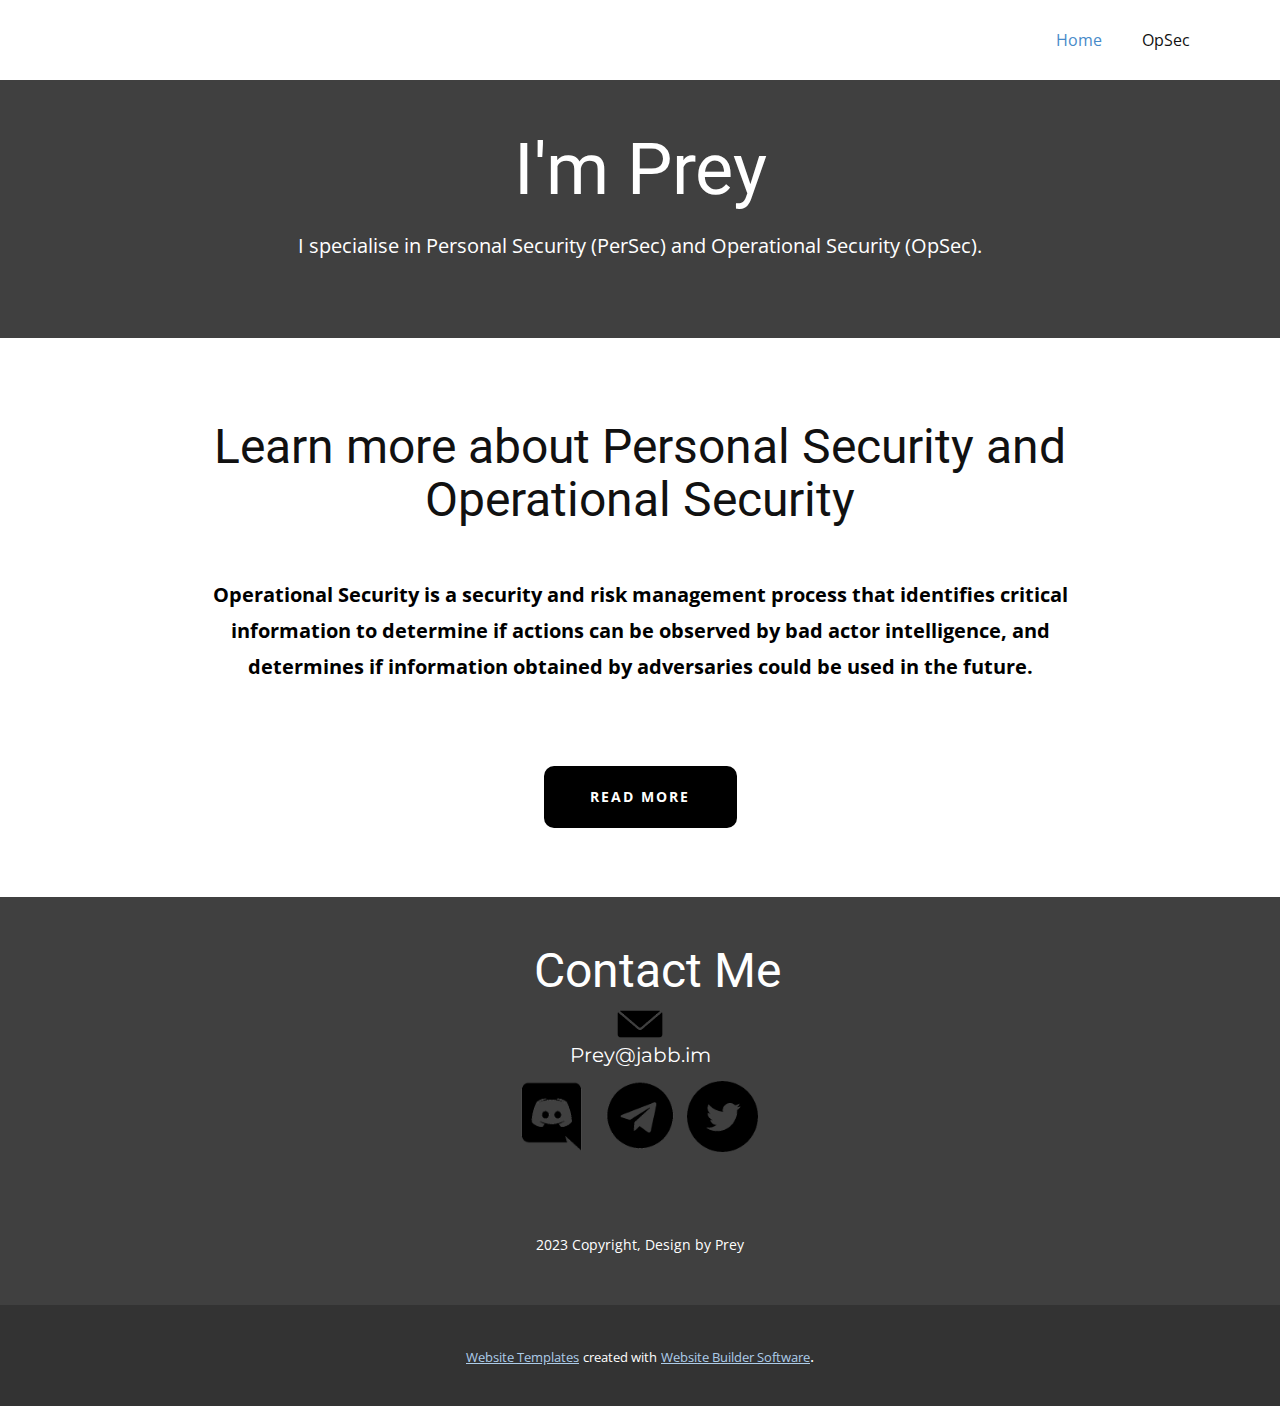
==== index.html @ 66849748 "Add files via upload" ====
<!DOCTYPE html>
<html style="font-size: 16px;" lang="en"><head>
    <meta name="viewport" content="width=device-width, initial-scale=1.0">
    <meta charset="utf-8">
    <meta name="keywords" content="Our Works, ​Our work revolves around brands and products that users love, Our Works, ​Your name would be a great addition to this list, Contact Us">
    <meta name="description" content="">
    <title>Page 2</title>
    <link rel="stylesheet" href="nicepage.css" media="screen">
<link rel="stylesheet" href="Page-2.css" media="screen">
    <script class="u-script" type="text/javascript" src="jquery.js" defer=""></script>
    <script class="u-script" type="text/javascript" src="nicepage.js" defer=""></script>
    <meta name="generator" content="Nicepage 5.12.7, nicepage.com">
    <link id="u-theme-google-font" rel="stylesheet" href="https://fonts.googleapis.com/css?family=Roboto:100,100i,300,300i,400,400i,500,500i,700,700i,900,900i|Open+Sans:300,300i,400,400i,500,500i,600,600i,700,700i,800,800i">
    <link id="u-page-google-font" rel="stylesheet" href="https://fonts.googleapis.com/css?family=Montserrat:100,100i,200,200i,300,300i,400,400i,500,500i,600,600i,700,700i,800,800i,900,900i">
    
    
    
    
    
    <script type="application/ld+json">{
		"@context": "http://schema.org",
		"@type": "Organization",
		"name": ""
}</script>
    <meta name="theme-color" content="#478ac9">
    <meta property="og:title" content="Page 2">
    <meta property="og:type" content="website">
  <meta data-intl-tel-input-cdn-path="intlTelInput/"></head>
  <body data-home-page="Page-2.html" data-home-page-title="Page 2" class="u-body u-xl-mode" data-lang="en"><header class="u-clearfix u-header u-white u-header" id="sec-1d98"><div class="u-clearfix u-sheet u-sheet-1">
        <nav class="u-menu u-menu-one-level u-offcanvas u-menu-1">
          <div class="menu-collapse" style="font-size: 1rem; letter-spacing: 0px;">
            <a class="u-button-style u-custom-left-right-menu-spacing u-custom-padding-bottom u-custom-top-bottom-menu-spacing u-nav-link u-text-active-palette-1-base u-text-hover-palette-2-base" href="#">
              <svg class="u-svg-link" viewBox="0 0 24 24"><use xmlns:xlink="http://www.w3.org/1999/xlink" xlink:href="#menu-hamburger"></use></svg>
              <svg class="u-svg-content" version="1.1" id="menu-hamburger" viewBox="0 0 16 16" x="0px" y="0px" xmlns:xlink="http://www.w3.org/1999/xlink" xmlns="http://www.w3.org/2000/svg"><g><rect y="1" width="16" height="2"></rect><rect y="7" width="16" height="2"></rect><rect y="13" width="16" height="2"></rect>
</g></svg>
            </a>
          </div>
          <div class="u-custom-menu u-nav-container">
            <ul class="u-nav u-unstyled u-nav-1"><li class="u-nav-item"><a class="u-button-style u-nav-link u-text-active-palette-1-base u-text-hover-palette-2-base" href="Page-2.html" style="padding: 10px 20px;">Home</a>
</li><li class="u-nav-item"><a class="u-button-style u-nav-link u-text-active-palette-1-base u-text-hover-palette-2-base" href="Page-1.html" style="padding: 10px 20px;">OpSec</a>
</li></ul>
          </div>
          <div class="u-custom-menu u-nav-container-collapse">
            <div class="u-black u-container-style u-inner-container-layout u-opacity u-opacity-95 u-sidenav">
              <div class="u-inner-container-layout u-sidenav-overflow">
                <div class="u-menu-close"></div>
                <ul class="u-align-center u-nav u-popupmenu-items u-unstyled u-nav-2"><li class="u-nav-item"><a class="u-button-style u-nav-link" href="Page-2.html">Home</a>
</li><li class="u-nav-item"><a class="u-button-style u-nav-link" href="Page-1.html">OpSec</a>
</li></ul>
              </div>
            </div>
            <div class="u-black u-menu-overlay u-opacity u-opacity-70"></div>
          </div>
        </nav>
      </div></header>
    <section class="u-align-center u-clearfix u-grey-75 u-section-1" id="carousel_3b0b" src="" data-animation-name="" data-animation-duration="0" data-animation-delay="0" data-animation-direction="">
      <div class="u-align-center u-container-align-center-md u-container-align-center-sm u-container-align-center-xs u-container-style u-group u-shape-rectangle u-group-1">
        <div class="u-container-layout u-container-layout-1">
          <h1 class="u-text u-text-1">I'm Prey</h1>
          <p class="u-large-text u-text u-text-variant u-text-2">I specialise in Personal Security (PerSec) and Operational Security (OpSec).<br>
            <br>
          </p>
        </div>
      </div>
    </section>
    <section class="u-align-center u-clearfix u-white u-section-2" id="carousel_8fd7">
      <div class="u-clearfix u-sheet u-sheet-1">
        <div class="u-expanded-width u-list u-list-1">
          <div class="u-repeater u-repeater-1"></div>
        </div>
      </div>
    </section>
    <section class="u-align-center-lg u-align-center-md u-align-center-xl u-align-left-sm u-align-left-xs u-clearfix u-container-align-center u-white u-section-3" id="carousel_a4d3">
      <div class="u-clearfix u-sheet u-sheet-1">
        <div class="u-align-center u-container-align-center u-container-style u-group u-shape-rectangle u-group-1">
          <div class="u-container-layout u-container-layout-1">
            <h2 class="u-align-center u-text u-text-1">Learn more about Personal Security and Operational Security</h2>
            <p class="u-align-center u-text u-text-black u-text-2"><b>Operational Security is a security and risk management process that identifies critical information to determine if actions can be observed by bad actor intelligence, and determines if information obtained by adversaries could be used in the future.</b>
              <br>
              <br>
            </p>
            <a href="https://nicepage.com/c/sports-html-templates" class="u-active-grey-75 u-align-center u-black u-border-active-palette-2-base u-border-hover-palette-2-base u-border-none u-btn u-btn-round u-button-style u-hover-grey-75 u-radius-10 u-text-active-white u-text-hover-white u-btn-1">rEAD more</a>
          </div>
        </div>
      </div>
    </section>
    <section class="u-align-center u-clearfix u-image u-valign-middle u-section-4" id="carousel_743f" data-image-width="1980" data-image-height="1320" data-animation-name="" data-animation-duration="0" data-animation-delay="0" data-animation-direction="">
      <div class="u-clearfix u-expanded-width u-layout-wrap u-layout-wrap-1">
        <div class="u-layout">
          <div class="u-layout-row">
            <div class="u-align-left u-container-style u-grey-75 u-layout-cell u-size-60 u-layout-cell-1">
              <div class="u-container-layout u-container-layout-1">
                <h2 class="u-align-center u-text u-text-1">Contact Me</h2>
                <img class="u-image u-image-contain u-image-default u-preserve-proportions u-image-1" src="images/email.png" alt="" data-image-width="360" data-image-height="360">
                <h5 class="u-align-center u-custom-font u-font-montserrat u-text u-text-2">
                  <span style="font-weight: 700;" class="u-text-palette-2-base"></span>
                  <br>Prey@jabb.im
                </h5>
              </div>
            </div>
          </div>
        </div>
      </div>
      <img class="u-image u-image-contain u-image-default u-image-2" src="images/discord1.png" alt="" data-image-width="360" data-image-height="353" data-href="discord.com/@pr.ey">
      <img class="u-image u-image-contain u-image-default u-preserve-proportions u-image-3" src="images/telegram1.png" alt="" data-image-width="360" data-image-height="360" data-href="https://t.me/@preyxd">
      <img class="u-image u-image-contain u-image-default u-preserve-proportions u-image-4" src="images/twitter.png" alt="" data-image-width="360" data-image-height="360" data-href="https://twitter.com/prey_xd">
    </section>
    
    
    <footer class="u-align-center u-clearfix u-footer u-grey-75 u-footer" id="sec-fdbc"><div class="u-clearfix u-sheet u-sheet-1">
        <p class="u-small-text u-text u-text-variant u-text-1">2023 Copyright, Design by Prey<br>
        </p>
      </div></footer>
    <section class="u-backlink u-clearfix u-grey-80">
      <a class="u-link" href="https://nicepage.com/website-templates" target="_blank">
        <span>Website Templates</span>
      </a>
      <p class="u-text">
        <span>created with</span>
      </p>
      <a class="u-link" href="" target="_blank">
        <span>Website Builder Software</span>
      </a>. 
    </section>
  
</body></html>
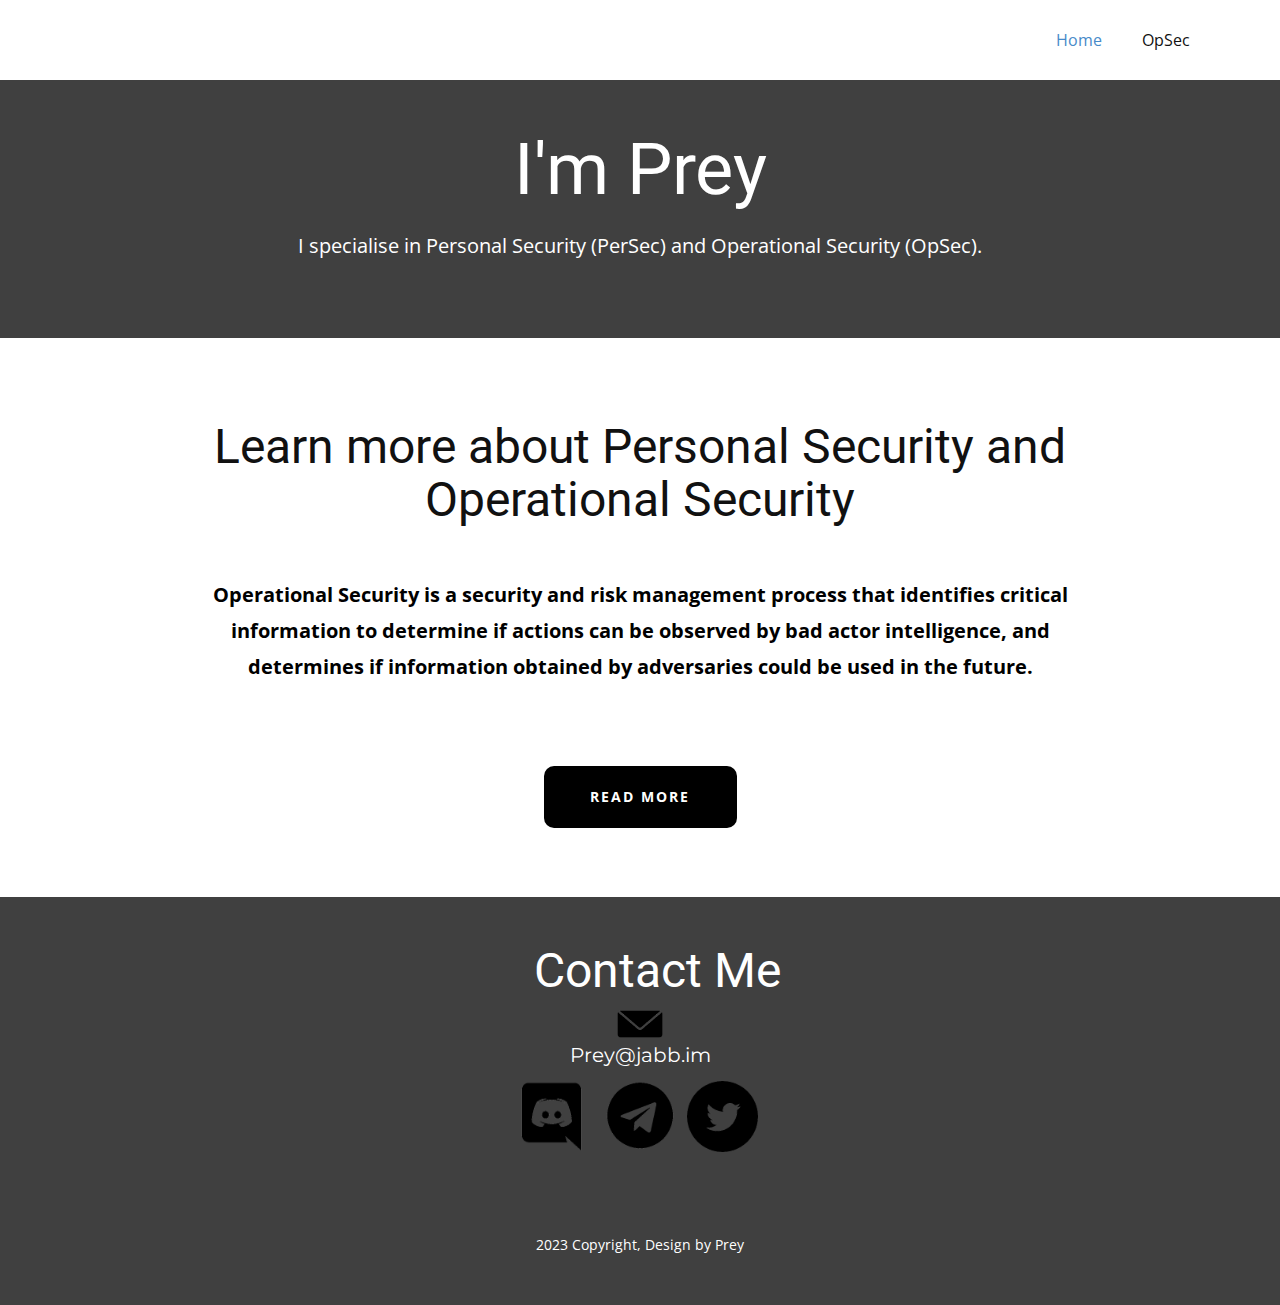
==== commit 5b8841c7: "Update index.html" ====
--- a/index.html
+++ b/index.html
@@ -111,16 +111,4 @@
         <p class="u-small-text u-text u-text-variant u-text-1">2023 Copyright, Design by Prey<br>
         </p>
       </div></footer>
-    <section class="u-backlink u-clearfix u-grey-80">
-      <a class="u-link" href="https://nicepage.com/website-templates" target="_blank">
-        <span>Website Templates</span>
-      </a>
-      <p class="u-text">
-        <span>created with</span>
-      </p>
-      <a class="u-link" href="" target="_blank">
-        <span>Website Builder Software</span>
-      </a>. 
-    </section>
-  
-</body></html>+</body></html>
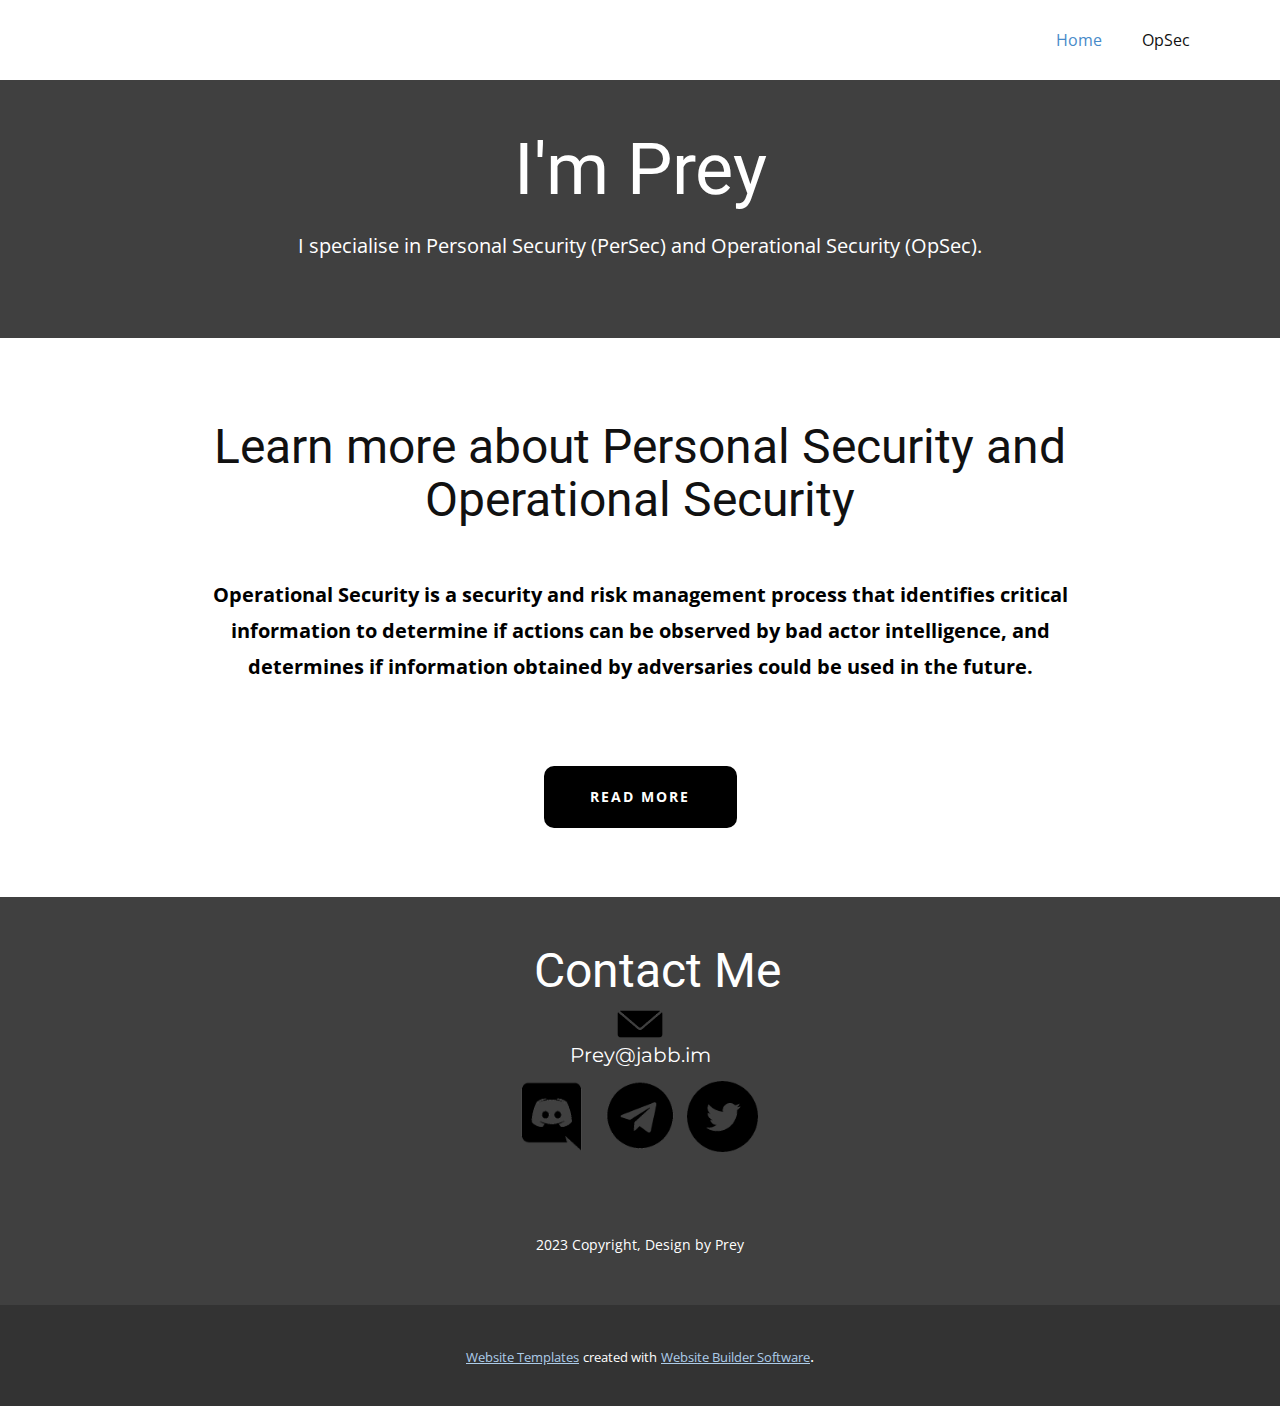
==== commit db8dc73b: "Add files via upload" ====
--- a/index.html
+++ b/index.html
@@ -37,7 +37,7 @@
           </div>
           <div class="u-custom-menu u-nav-container">
             <ul class="u-nav u-unstyled u-nav-1"><li class="u-nav-item"><a class="u-button-style u-nav-link u-text-active-palette-1-base u-text-hover-palette-2-base" href="Page-2.html" style="padding: 10px 20px;">Home</a>
-</li><li class="u-nav-item"><a class="u-button-style u-nav-link u-text-active-palette-1-base u-text-hover-palette-2-base" href="Page-1.html" style="padding: 10px 20px;">OpSec</a>
+</li><li class="u-nav-item"><a class="u-button-style u-nav-link u-text-active-palette-1-base u-text-hover-palette-2-base" href="opsec.html" style="padding: 10px 20px;">OpSec</a>
 </li></ul>
           </div>
           <div class="u-custom-menu u-nav-container-collapse">
@@ -45,7 +45,7 @@
               <div class="u-inner-container-layout u-sidenav-overflow">
                 <div class="u-menu-close"></div>
                 <ul class="u-align-center u-nav u-popupmenu-items u-unstyled u-nav-2"><li class="u-nav-item"><a class="u-button-style u-nav-link" href="Page-2.html">Home</a>
-</li><li class="u-nav-item"><a class="u-button-style u-nav-link" href="Page-1.html">OpSec</a>
+</li><li class="u-nav-item"><a class="u-button-style u-nav-link" href="opsec.html">OpSec</a>
 </li></ul>
               </div>
             </div>
@@ -79,7 +79,7 @@
               <br>
               <br>
             </p>
-            <a href="https://nicepage.com/c/sports-html-templates" class="u-active-grey-75 u-align-center u-black u-border-active-palette-2-base u-border-hover-palette-2-base u-border-none u-btn u-btn-round u-button-style u-hover-grey-75 u-radius-10 u-text-active-white u-text-hover-white u-btn-1">rEAD more</a>
+            <a href="opsec.html" class="u-active-grey-75 u-align-center u-black u-border-active-palette-2-base u-border-hover-palette-2-base u-border-none u-btn u-btn-round u-button-style u-hover-grey-75 u-radius-10 u-text-active-white u-text-hover-white u-btn-1">Read More</a>
           </div>
         </div>
       </div>
@@ -111,4 +111,16 @@
         <p class="u-small-text u-text u-text-variant u-text-1">2023 Copyright, Design by Prey<br>
         </p>
       </div></footer>
-</body></html>
+    <section class="u-backlink u-clearfix u-grey-80">
+      <a class="u-link" href="https://nicepage.com/website-templates" target="_blank">
+        <span>Website Templates</span>
+      </a>
+      <p class="u-text">
+        <span>created with</span>
+      </p>
+      <a class="u-link" href="" target="_blank">
+        <span>Website Builder Software</span>
+      </a>. 
+    </section>
+  
+</body></html>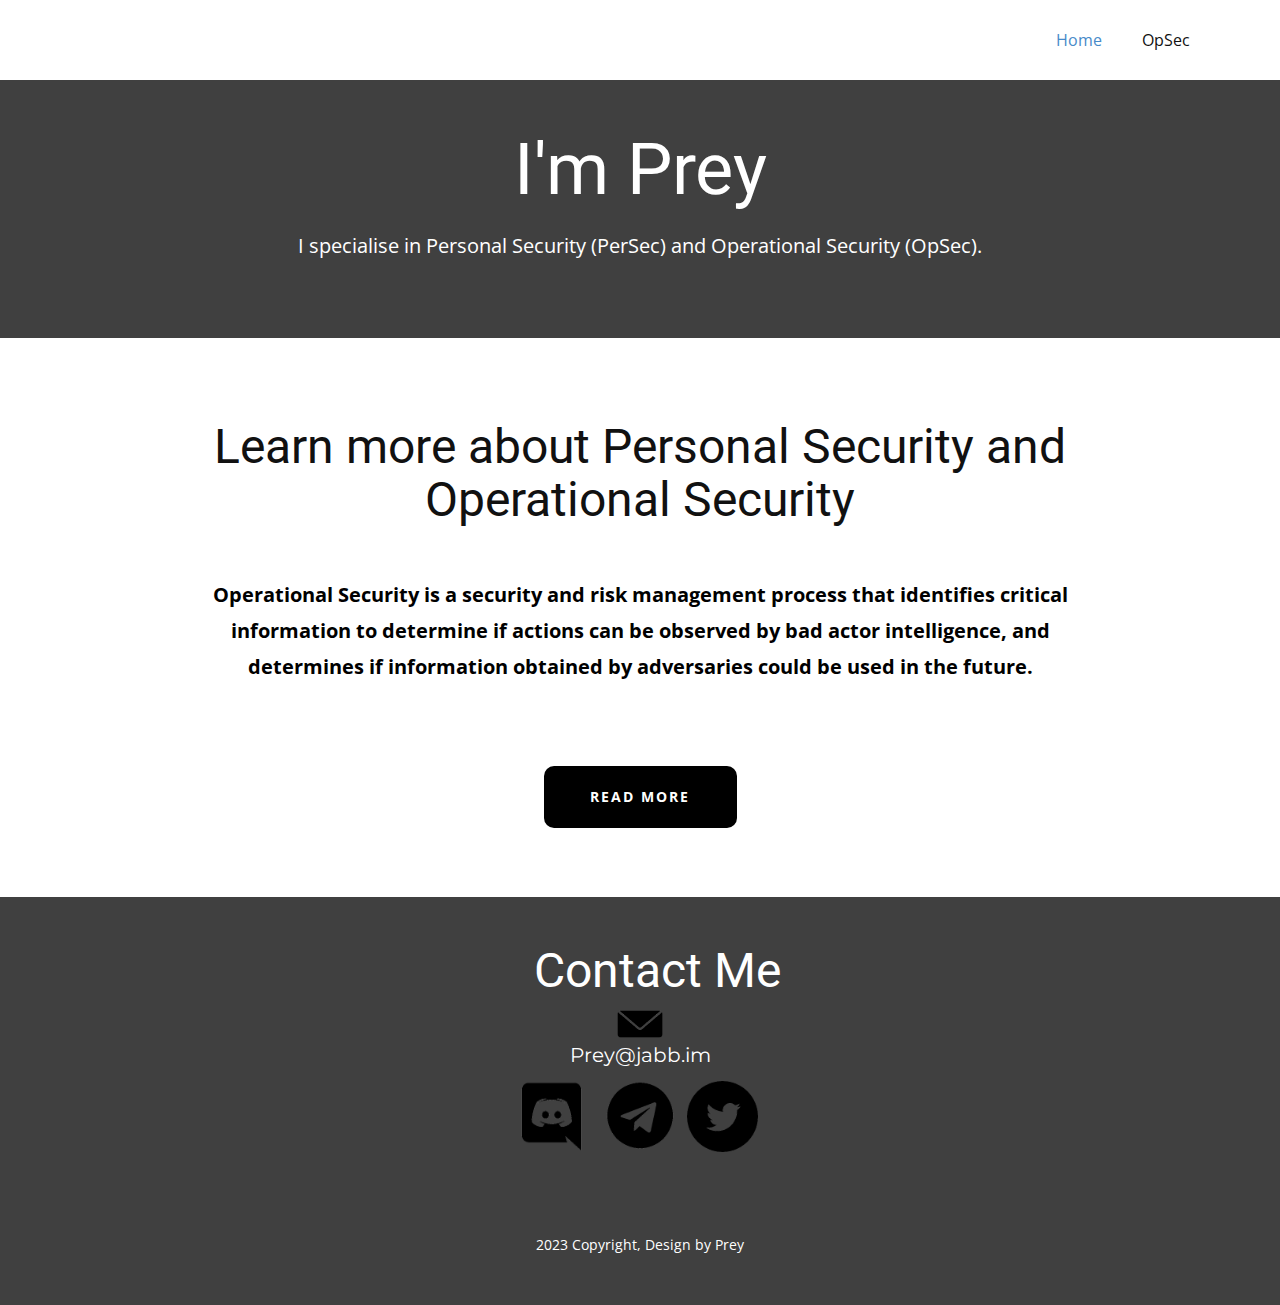
==== commit 57f5f40f: "Update index.html" ====
--- a/index.html
+++ b/index.html
@@ -23,10 +23,10 @@
 		"name": ""
 }</script>
     <meta name="theme-color" content="#478ac9">
-    <meta property="og:title" content="Page 2">
+    <meta property="og:title" content="Prey - Home">
     <meta property="og:type" content="website">
   <meta data-intl-tel-input-cdn-path="intlTelInput/"></head>
-  <body data-home-page="Page-2.html" data-home-page-title="Page 2" class="u-body u-xl-mode" data-lang="en"><header class="u-clearfix u-header u-white u-header" id="sec-1d98"><div class="u-clearfix u-sheet u-sheet-1">
+  <body data-home-page="index.html" data-home-page-title="Prey - Home" class="u-body u-xl-mode" data-lang="en"><header class="u-clearfix u-header u-white u-header" id="sec-1d98"><div class="u-clearfix u-sheet u-sheet-1">
         <nav class="u-menu u-menu-one-level u-offcanvas u-menu-1">
           <div class="menu-collapse" style="font-size: 1rem; letter-spacing: 0px;">
             <a class="u-button-style u-custom-left-right-menu-spacing u-custom-padding-bottom u-custom-top-bottom-menu-spacing u-nav-link u-text-active-palette-1-base u-text-hover-palette-2-base" href="#">
@@ -36,7 +36,7 @@
             </a>
           </div>
           <div class="u-custom-menu u-nav-container">
-            <ul class="u-nav u-unstyled u-nav-1"><li class="u-nav-item"><a class="u-button-style u-nav-link u-text-active-palette-1-base u-text-hover-palette-2-base" href="Page-2.html" style="padding: 10px 20px;">Home</a>
+            <ul class="u-nav u-unstyled u-nav-1"><li class="u-nav-item"><a class="u-button-style u-nav-link u-text-active-palette-1-base u-text-hover-palette-2-base" href="index.html" style="padding: 10px 20px;">Home</a>
 </li><li class="u-nav-item"><a class="u-button-style u-nav-link u-text-active-palette-1-base u-text-hover-palette-2-base" href="opsec.html" style="padding: 10px 20px;">OpSec</a>
 </li></ul>
           </div>
@@ -44,7 +44,7 @@
             <div class="u-black u-container-style u-inner-container-layout u-opacity u-opacity-95 u-sidenav">
               <div class="u-inner-container-layout u-sidenav-overflow">
                 <div class="u-menu-close"></div>
-                <ul class="u-align-center u-nav u-popupmenu-items u-unstyled u-nav-2"><li class="u-nav-item"><a class="u-button-style u-nav-link" href="Page-2.html">Home</a>
+                <ul class="u-align-center u-nav u-popupmenu-items u-unstyled u-nav-2"><li class="u-nav-item"><a class="u-button-style u-nav-link" href="index.html">Home</a>
 </li><li class="u-nav-item"><a class="u-button-style u-nav-link" href="opsec.html">OpSec</a>
 </li></ul>
               </div>
@@ -111,16 +111,4 @@
         <p class="u-small-text u-text u-text-variant u-text-1">2023 Copyright, Design by Prey<br>
         </p>
       </div></footer>
-    <section class="u-backlink u-clearfix u-grey-80">
-      <a class="u-link" href="https://nicepage.com/website-templates" target="_blank">
-        <span>Website Templates</span>
-      </a>
-      <p class="u-text">
-        <span>created with</span>
-      </p>
-      <a class="u-link" href="" target="_blank">
-        <span>Website Builder Software</span>
-      </a>. 
-    </section>
-  
-</body></html>+</body></html>
